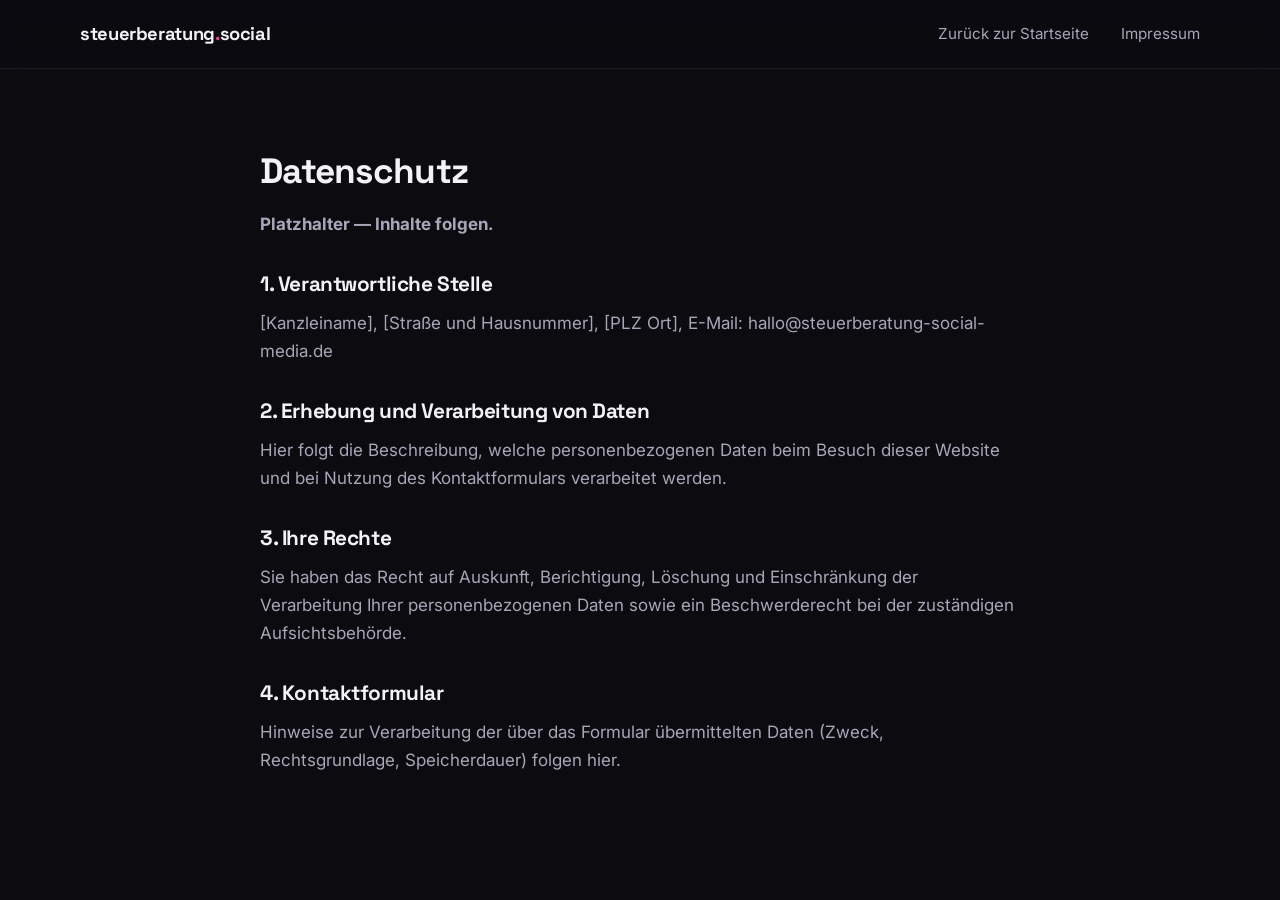
==== datenschutz.html @ efab1589 "Rewrite: moderne Landingpage für Creator-Steuerberatung (HTML/CSS/JS)" ====
<!DOCTYPE html>
<html lang="de">
<head>
  <meta charset="UTF-8">
  <meta name="viewport" content="width=device-width, initial-scale=1.0">
  <title>Datenschutz — steuerberatung.social</title>
  <meta name="description" content="Datenschutzerklärung.">
  <link rel="preconnect" href="https://fonts.googleapis.com">
  <link rel="preconnect" href="https://fonts.gstatic.com" crossorigin>
  <link href="https://fonts.googleapis.com/css2?family=Space+Grotesk:wght@400;500;600;700&family=Inter:wght@400;500;600&display=swap" rel="stylesheet">
  <link rel="stylesheet" href="css/style.css">
</head>
<body class="legal">

  <header class="nav scrolled">
    <div class="container nav__inner">
      <a class="nav__logo" href="index.html">steuerberatung<span class="dot">.</span>social</a>
      <nav class="nav__links">
        <a href="index.html">Zurück zur Startseite</a>
        <a href="impressum.html">Impressum</a>
      </nav>
    </div>
  </header>

  <main class="container container--narrow">
    <h1>Datenschutz</h1>
    <p><strong>Platzhalter — Inhalte folgen.</strong></p>

    <h2>1. Verantwortliche Stelle</h2>
    <p>[Kanzleiname], [Straße und Hausnummer], [PLZ Ort], E-Mail: hallo@steuerberatung-social-media.de</p>

    <h2>2. Erhebung und Verarbeitung von Daten</h2>
    <p>Hier folgt die Beschreibung, welche personenbezogenen Daten beim Besuch dieser Website und bei Nutzung des Kontaktformulars verarbeitet werden.</p>

    <h2>3. Ihre Rechte</h2>
    <p>Sie haben das Recht auf Auskunft, Berichtigung, Löschung und Einschränkung der Verarbeitung Ihrer personenbezogenen Daten sowie ein Beschwerderecht bei der zuständigen Aufsichtsbehörde.</p>

    <h2>4. Kontaktformular</h2>
    <p>Hinweise zur Verarbeitung der über das Formular übermittelten Daten (Zweck, Rechtsgrundlage, Speicherdauer) folgen hier.</p>
  </main>

</body>
</html>
---- css/style.css ----
/* ============================================================
   steuerberatung.social — Dark, modern, creator-focused
   ============================================================ */

:root {
  --bg: #0b0b10;
  --bg-alt: #101018;
  --surface: #15151f;
  --border: rgba(255, 255, 255, 0.08);
  --text: #f2f2f7;
  --text-dim: #a7a7b8;
  --grad: linear-gradient(100deg, #a855f7 0%, #ec4899 50%, #fb923c 100%);
  --radius: 18px;
  --font-display: "Space Grotesk", system-ui, sans-serif;
  --font-body: "Inter", system-ui, sans-serif;
}

* { margin: 0; padding: 0; box-sizing: border-box; }

html { scroll-behavior: smooth; }

body {
  background: var(--bg);
  color: var(--text);
  font-family: var(--font-body);
  font-size: 1.0625rem;
  line-height: 1.65;
  -webkit-font-smoothing: antialiased;
  overflow-x: hidden;
}

h1, h2, h3 {
  font-family: var(--font-display);
  line-height: 1.1;
  letter-spacing: -0.02em;
}

img, svg { display: block; }
a { color: inherit; }

.container {
  width: min(1120px, 92%);
  margin-inline: auto;
}

.container--narrow {
  width: min(760px, 92%);
}

.section {
  padding: clamp(4.5rem, 9vw, 8rem) 0;
  position: relative;
}

.section--alt { background: var(--bg-alt); }

.eyebrow {
  display: inline-block;
  font-family: var(--font-display);
  font-size: 0.8rem;
  font-weight: 600;
  text-transform: uppercase;
  letter-spacing: 0.22em;
  color: var(--text-dim);
  margin-bottom: 1rem;
  padding: 0.4rem 0.9rem;
  border: 1px solid var(--border);
  border-radius: 999px;
  background: rgba(255, 255, 255, 0.03);
}

h2 {
  font-size: clamp(1.9rem, 4.5vw, 3rem);
  margin-bottom: 3rem;
}

.grad {
  background: var(--grad);
  -webkit-background-clip: text;
  background-clip: text;
  color: transparent;
}

/* ---------- Buttons ---------- */

.btn {
  display: inline-flex;
  align-items: center;
  justify-content: center;
  font-family: var(--font-display);
  font-weight: 600;
  font-size: 1rem;
  text-decoration: none;
  padding: 0.9rem 1.7rem;
  border-radius: 999px;
  border: 1px solid transparent;
  cursor: pointer;
  transition: transform 0.25s ease, box-shadow 0.25s ease, background 0.25s ease;
  white-space: nowrap;
}

.btn--primary {
  background: var(--grad);
  color: #14060e;
}

.btn--primary:hover {
  transform: translateY(-2px);
  box-shadow: 0 10px 32px rgba(236, 72, 153, 0.35);
}

.btn--ghost {
  border-color: var(--border);
  color: var(--text);
  background: rgba(255, 255, 255, 0.03);
}

.btn--ghost:hover {
  border-color: rgba(255, 255, 255, 0.25);
  transform: translateY(-2px);
}

.btn--small {
  padding: 0.55rem 1.2rem;
  font-size: 0.9rem;
}

.btn--full { width: 100%; }

/* ---------- Nav ---------- */

.nav {
  position: fixed;
  inset: 0 0 auto 0;
  z-index: 100;
  backdrop-filter: blur(14px);
  -webkit-backdrop-filter: blur(14px);
  background: rgba(11, 11, 16, 0.72);
  border-bottom: 1px solid transparent;
  transition: border-color 0.3s ease;
}

.nav.scrolled { border-bottom-color: var(--border); }

.nav__inner {
  display: flex;
  align-items: center;
  justify-content: space-between;
  height: 68px;
}

.nav__logo {
  font-family: var(--font-display);
  font-weight: 700;
  font-size: 1.15rem;
  text-decoration: none;
  letter-spacing: -0.02em;
}

.nav__logo .dot { color: #ec4899; }

.nav__links {
  display: flex;
  align-items: center;
  gap: 2rem;
}

.nav__links a {
  text-decoration: none;
  color: var(--text-dim);
  font-size: 0.95rem;
  transition: color 0.2s ease;
}

.nav__links a:hover { color: var(--text); }

.nav__links a.btn { color: #14060e; }
.nav__links a.btn:hover { color: #14060e; }

.nav__burger {
  display: none;
  flex-direction: column;
  gap: 5px;
  background: none;
  border: 0;
  cursor: pointer;
  padding: 8px;
}

.nav__burger span {
  width: 24px;
  height: 2px;
  background: var(--text);
  border-radius: 2px;
  transition: transform 0.3s ease, opacity 0.3s ease;
}

.nav__burger.open span:nth-child(1) { transform: translateY(7px) rotate(45deg); }
.nav__burger.open span:nth-child(2) { opacity: 0; }
.nav__burger.open span:nth-child(3) { transform: translateY(-7px) rotate(-45deg); }

/* ---------- Hero ---------- */

.hero {
  min-height: 100svh;
  display: flex;
  align-items: center;
  position: relative;
  padding: 8rem 0 5rem;
  overflow: hidden;
}

.hero__glow {
  position: absolute;
  border-radius: 50%;
  filter: blur(110px);
  opacity: 0.4;
  pointer-events: none;
  animation: float 14s ease-in-out infinite alternate;
}

.hero__glow--1 {
  width: 480px;
  height: 480px;
  background: #7c3aed;
  top: -120px;
  right: -80px;
}

.hero__glow--2 {
  width: 420px;
  height: 420px;
  background: #ec4899;
  bottom: -160px;
  left: -100px;
  animation-delay: -7s;
}

@keyframes float {
  from { transform: translate(0, 0) scale(1); }
  to   { transform: translate(40px, -40px) scale(1.12); }
}

.hero__inner { position: relative; }

.hero h1 {
  font-size: clamp(2.6rem, 7vw, 4.8rem);
  margin: 1.2rem 0 1.6rem;
}

.hero__sub {
  max-width: 56ch;
  color: var(--text-dim);
  font-size: clamp(1.05rem, 2vw, 1.2rem);
  margin-bottom: 2.2rem;
}

.hero__cta {
  display: flex;
  flex-wrap: wrap;
  gap: 1rem;
  margin-bottom: 2.4rem;
}

.hero__trust {
  display: flex;
  flex-wrap: wrap;
  gap: 0.6rem 1.6rem;
  list-style: none;
  color: var(--text-dim);
  font-size: 0.9rem;
}

.hero__trust li {
  display: flex;
  align-items: center;
  gap: 0.5rem;
}

.hero__trust li::before {
  content: "";
  width: 6px;
  height: 6px;
  border-radius: 50%;
  background: var(--grad);
  flex-shrink: 0;
}

/* ---------- Marquee ---------- */

.marquee {
  border-block: 1px solid var(--border);
  padding: 1.1rem 0;
  overflow: hidden;
  background: var(--bg-alt);
}

.marquee__track {
  display: flex;
  gap: 3rem;
  width: max-content;
  animation: scroll 28s linear infinite;
}

.marquee__track span {
  font-family: var(--font-display);
  font-weight: 600;
  font-size: 1.05rem;
  text-transform: uppercase;
  letter-spacing: 0.14em;
  color: var(--text-dim);
  white-space: nowrap;
}

.marquee__track span:nth-child(3n) { color: transparent; -webkit-text-stroke: 1px rgba(255, 255, 255, 0.28); }
.marquee__track span:nth-child(4n) { color: rgba(236, 72, 153, 0.65); -webkit-text-stroke: 0; }

@keyframes scroll {
  to { transform: translateX(-50%); }
}

/* ---------- Pain ---------- */

.pain h2 { margin-bottom: 2.5rem; }

.pain__grid {
  display: grid;
  grid-template-columns: repeat(auto-fit, minmax(260px, 1fr));
  gap: 1.2rem;
}

.pain__item {
  background: var(--surface);
  border: 1px solid var(--border);
  border-radius: var(--radius);
  padding: 1.6rem;
  transition: transform 0.3s ease, border-color 0.3s ease;
}

.pain__item:hover {
  transform: translateY(-4px);
  border-color: rgba(236, 72, 153, 0.35);
}

.pain__item p { color: var(--text-dim); }
.pain__item em { color: var(--text); font-style: italic; }
.pain__item strong { color: var(--text); }

.pain__punch {
  margin-top: 3rem;
  font-family: var(--font-display);
  font-size: clamp(1.3rem, 3vw, 1.8rem);
  font-weight: 600;
  letter-spacing: -0.01em;
  max-width: 32ch;
  background: var(--grad);
  -webkit-background-clip: text;
  background-clip: text;
  color: transparent;
}

/* ---------- Cards (Leistungen) ---------- */

.cards {
  display: grid;
  grid-template-columns: repeat(auto-fit, minmax(300px, 1fr));
  gap: 1.2rem;
}

.card {
  background: var(--surface);
  border: 1px solid var(--border);
  border-radius: var(--radius);
  padding: 2rem 1.8rem;
  transition: transform 0.3s ease, border-color 0.3s ease, box-shadow 0.3s ease;
}

.card:hover {
  transform: translateY(-6px);
  border-color: rgba(168, 85, 247, 0.45);
  box-shadow: 0 18px 44px rgba(0, 0, 0, 0.45);
}

.card__icon {
  width: 48px;
  height: 48px;
  border-radius: 14px;
  display: grid;
  place-items: center;
  background: linear-gradient(135deg, rgba(168, 85, 247, 0.18), rgba(236, 72, 153, 0.18));
  border: 1px solid rgba(168, 85, 247, 0.3);
  margin-bottom: 1.4rem;
}

.card__icon svg { width: 24px; height: 24px; color: #e9a0ff; }

.card h3 {
  font-size: 1.2rem;
  margin-bottom: 0.7rem;
}

.card p { color: var(--text-dim); font-size: 0.98rem; }

/* ---------- Steps ---------- */

.steps {
  display: grid;
  grid-template-columns: repeat(auto-fit, minmax(260px, 1fr));
  gap: 1.2rem;
  margin-bottom: 4rem;
}

.step {
  position: relative;
  padding: 2rem 1.8rem;
  border-radius: var(--radius);
  background: var(--surface);
  border: 1px solid var(--border);
  transition: transform 0.3s ease, border-color 0.3s ease;
}

.step:hover {
  transform: translateY(-4px);
  border-color: rgba(251, 146, 60, 0.4);
}

.step__num {
  display: block;
  font-family: var(--font-display);
  font-size: 2.6rem;
  font-weight: 700;
  line-height: 1;
  margin-bottom: 1.2rem;
  background: var(--grad);
  -webkit-background-clip: text;
  background-clip: text;
  color: transparent;
}

.step h3 { font-size: 1.2rem; margin-bottom: 0.6rem; }
.step p { color: var(--text-dim); font-size: 0.98rem; }

/* ---------- Stats ---------- */

.stats {
  display: grid;
  grid-template-columns: repeat(auto-fit, minmax(180px, 1fr));
  gap: 1.2rem;
  padding-top: 3rem;
  border-top: 1px solid var(--border);
}

.stat { text-align: center; }

.stat__num {
  display: block;
  font-family: var(--font-display);
  font-size: clamp(2.4rem, 5vw, 3.4rem);
  font-weight: 700;
  background: var(--grad);
  -webkit-background-clip: text;
  background-clip: text;
  color: transparent;
}

.stat__label {
  display: block;
  margin-top: 0.4rem;
  color: var(--text-dim);
  font-size: 0.92rem;
  max-width: 22ch;
  margin-inline: auto;
}

/* ---------- FAQ ---------- */

.faq { display: grid; gap: 0.9rem; }

.faq__item {
  background: var(--surface);
  border: 1px solid var(--border);
  border-radius: 14px;
  overflow: hidden;
  transition: border-color 0.3s ease;
}

.faq__item[open] { border-color: rgba(236, 72, 153, 0.4); }

.faq__item summary {
  list-style: none;
  cursor: pointer;
  padding: 1.3rem 1.5rem;
  font-family: var(--font-display);
  font-weight: 600;
  font-size: 1.05rem;
  display: flex;
  justify-content: space-between;
  align-items: center;
  gap: 1rem;
  user-select: none;
}

.faq__item summary::-webkit-details-marker { display: none; }

.faq__item summary::after {
  content: "+";
  font-size: 1.5rem;
  font-weight: 400;
  color: #ec4899;
  flex-shrink: 0;
  transition: transform 0.3s ease;
}

.faq__item[open] summary::after { transform: rotate(45deg); }

.faq__answer {
  padding: 0 1.5rem 1.4rem;
  color: var(--text-dim);
  font-size: 0.98rem;
}

/* ---------- CTA ---------- */

.cta {
  text-align: center;
  background: var(--bg-alt);
  overflow: hidden;
}

.cta__glow {
  position: absolute;
  width: 600px;
  height: 600px;
  border-radius: 50%;
  background: radial-gradient(circle, rgba(236, 72, 153, 0.22), transparent 65%);
  top: 50%;
  left: 50%;
  transform: translate(-50%, -50%);
  pointer-events: none;
}

.cta__inner { position: relative; }

.cta p {
  color: var(--text-dim);
  max-width: 48ch;
  margin: 0 auto 2.4rem;
  font-size: 1.1rem;
}

.cta__form {
  display: grid;
  gap: 0.9rem;
  max-width: 460px;
  margin-inline: auto;
}

.cta__form input {
  background: rgba(255, 255, 255, 0.05);
  border: 1px solid var(--border);
  border-radius: 12px;
  padding: 0.95rem 1.2rem;
  color: var(--text);
  font-family: var(--font-body);
  font-size: 1rem;
  transition: border-color 0.25s ease;
}

.cta__form input::placeholder { color: rgba(255, 255, 255, 0.35); }

.cta__form input:focus {
  outline: none;
  border-color: #ec4899;
}

.cta__micro {
  margin-top: 1.4rem;
  font-size: 0.9rem !important;
}

/* ---------- Footer ---------- */

.footer {
  border-top: 1px solid var(--border);
  padding: 3.5rem 0 2.5rem;
}

.footer__inner {
  display: grid;
  gap: 1rem;
  justify-items: center;
  text-align: center;
}

.footer__tag { color: var(--text-dim); font-size: 0.95rem; }

.footer__links {
  display: flex;
  flex-wrap: wrap;
  gap: 0.6rem 1.8rem;
  justify-content: center;
  margin-top: 0.5rem;
}

.footer__links a {
  color: var(--text-dim);
  text-decoration: none;
  font-size: 0.9rem;
  transition: color 0.2s ease;
}

.footer__links a:hover { color: var(--text); }

.footer__note {
  margin-top: 1.5rem;
  color: rgba(255, 255, 255, 0.3);
  font-size: 0.8rem;
}

/* ---------- Legal placeholder pages ---------- */

.legal h1 { font-size: 2.2rem; margin: 1.5rem 0 1.2rem; }
.legal h2 { font-size: 1.3rem; margin: 2.2rem 0 0.8rem; }
.legal p, .legal li { color: var(--text-dim); margin-bottom: 0.8rem; }
.legal { padding-top: 8rem; min-height: 70vh; }

/* ---------- Reveal animation ---------- */

.reveal {
  opacity: 0;
  transform: translateY(26px);
  transition: opacity 0.7s cubic-bezier(0.2, 0.6, 0.2, 1), transform 0.7s cubic-bezier(0.2, 0.6, 0.2, 1);
}

.reveal.visible {
  opacity: 1;
  transform: none;
}

.reveal[data-delay="1"] { transition-delay: 0.1s; }
.reveal[data-delay="2"] { transition-delay: 0.2s; }
.reveal[data-delay="3"] { transition-delay: 0.3s; }
.reveal[data-delay="4"] { transition-delay: 0.4s; }
.reveal[data-delay="5"] { transition-delay: 0.5s; }

/* ---------- Responsive ---------- */

@media (max-width: 720px) {
  .nav__burger { display: flex; }

  .nav__links {
    position: fixed;
    inset: 68px 0 auto 0;
    flex-direction: column;
    align-items: stretch;
    gap: 0;
    background: rgba(11, 11, 16, 0.97);
    backdrop-filter: blur(16px);
    border-bottom: 1px solid var(--border);
    padding: 1rem 4%;
    transform: translateY(-12px);
    opacity: 0;
    pointer-events: none;
    transition: transform 0.3s ease, opacity 0.3s ease;
  }

  .nav__links.open {
    transform: translateY(0);
    opacity: 1;
    pointer-events: auto;
  }

  .nav__links a {
    padding: 1rem 0.4rem;
    border-bottom: 1px solid var(--border);
    font-size: 1.05rem;
  }

  .nav__links a:last-child {
    border-bottom: 0;
    margin-top: 0.8rem;
    text-align: center;
  }

  .hero { padding-top: 7rem; }

  .hero__cta .btn { width: 100%; }
}

/* ---------- Reduced motion ---------- */

@media (prefers-reduced-motion: reduce) {
  html { scroll-behavior: auto; }

  .reveal {
    opacity: 1;
    transform: none;
    transition: none;
  }

  .marquee__track { animation: none; }
  .hero__glow { animation: none; }

  .btn, .card, .step, .pain__item { transition: none; }
}
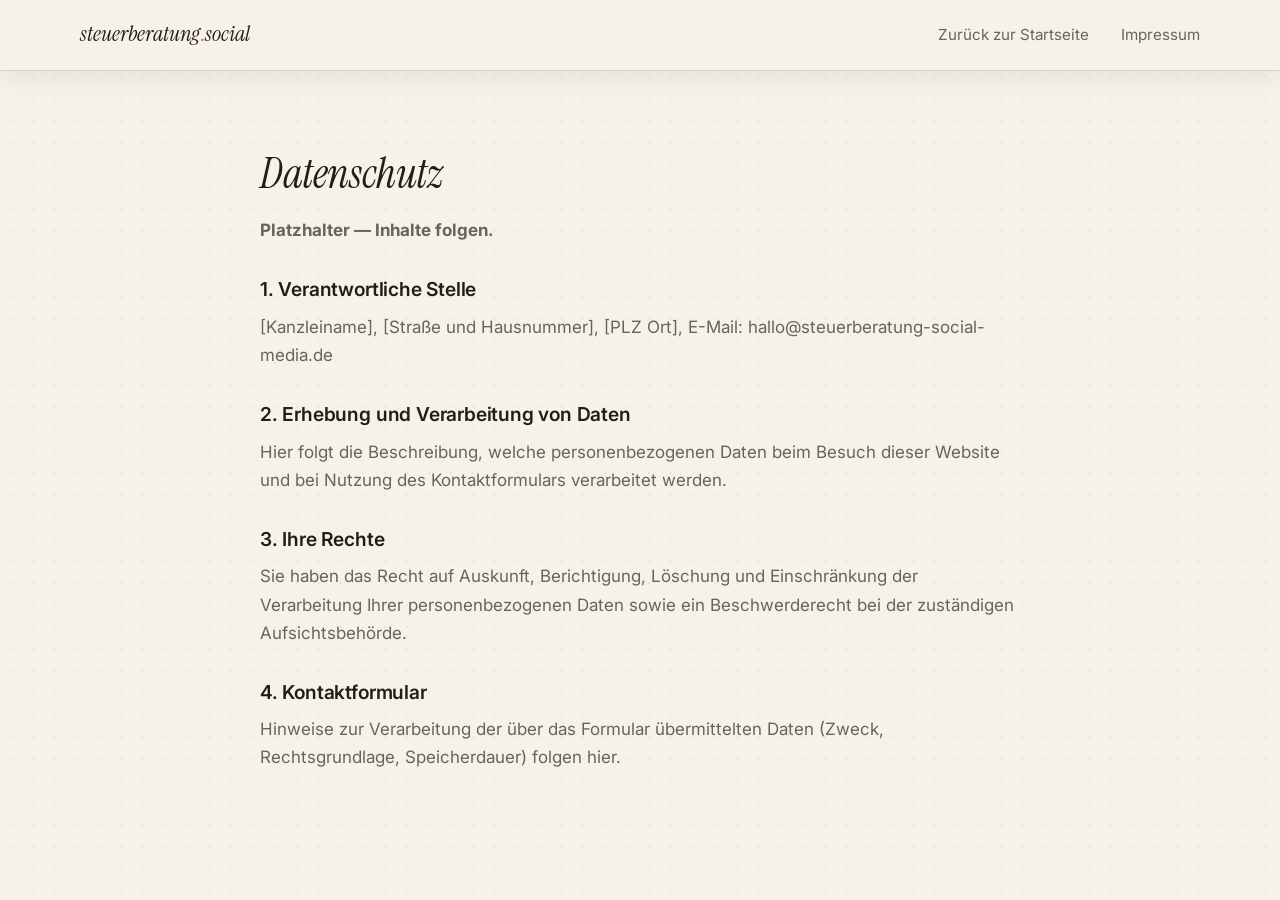
==== commit 4fdc369d: "Redesign: Papier-/Beleg-Look statt Dark Theme" ====
--- a/datenschutz.html
+++ b/datenschutz.html
@@ -7,7 +7,7 @@
   <meta name="description" content="Datenschutzerklärung.">
   <link rel="preconnect" href="https://fonts.googleapis.com">
   <link rel="preconnect" href="https://fonts.gstatic.com" crossorigin>
-  <link href="https://fonts.googleapis.com/css2?family=Space+Grotesk:wght@400;500;600;700&family=Inter:wght@400;500;600&display=swap" rel="stylesheet">
+  <link href="https://fonts.googleapis.com/css2?family=Instrument+Serif:ital@0;1&family=Inter:wght@400;500;600&family=Space+Mono:wght@400;700&display=swap" rel="stylesheet">
   <link rel="stylesheet" href="css/style.css">
 </head>
 <body class="legal">
--- a/css/style.css
+++ b/css/style.css
@@ -1,18 +1,20 @@
 /* ============================================================
-   steuerberatung.social — Dark, modern, creator-focused
+   steuerberatung.social — Papier- & Beleg-Look
+   Helles Papier, Tusche, Stempelrot. Keine Gradients, kein Glow.
    ============================================================ */
 
 :root {
-  --bg: #0b0b10;
-  --bg-alt: #101018;
-  --surface: #15151f;
-  --border: rgba(255, 255, 255, 0.08);
-  --text: #f2f2f7;
-  --text-dim: #a7a7b8;
-  --grad: linear-gradient(100deg, #a855f7 0%, #ec4899 50%, #fb923c 100%);
-  --radius: 18px;
-  --font-display: "Space Grotesk", system-ui, sans-serif;
+  --paper: #f7f2e9;
+  --card: #fffdf8;
+  --ink: #211d17;
+  --ink-soft: rgba(33, 29, 23, 0.14);
+  --ink-dim: #6b6357;
+  --red: #e4572e;
+  --red-soft: rgba(228, 87, 46, 0.14);
+  --radius: 14px;
+  --font-display: "Instrument Serif", Georgia, serif;
   --font-body: "Inter", system-ui, sans-serif;
+  --font-mono: "Space Mono", ui-monospace, monospace;
 }
 
 * { margin: 0; padding: 0; box-sizing: border-box; }
@@ -20,8 +22,11 @@
 html { scroll-behavior: smooth; }
 
 body {
-  background: var(--bg);
-  color: var(--text);
+  background-color: var(--paper);
+  /* Dezentes Punktraster wie in Rechenpapier */
+  background-image: radial-gradient(rgba(33, 29, 23, 0.055) 1px, transparent 1.2px);
+  background-size: 22px 22px;
+  color: var(--ink);
   font-family: var(--font-body);
   font-size: 1.0625rem;
   line-height: 1.65;
@@ -29,10 +34,13 @@
   overflow-x: hidden;
 }
 
+::selection { background: var(--red); color: var(--paper); }
+
 h1, h2, h3 {
   font-family: var(--font-display);
-  line-height: 1.1;
-  letter-spacing: -0.02em;
+  font-weight: 400;
+  line-height: 1.08;
+  letter-spacing: -0.01em;
 }
 
 img, svg { display: block; }
@@ -52,80 +60,92 @@
   position: relative;
 }
 
-.section--alt { background: var(--bg-alt); }
+.section--alt {
+  background: rgba(33, 29, 23, 0.03);
+  border-block: 1px solid var(--ink-soft);
+}
+
+/* ---------- Typo-Details ---------- */
 
 .eyebrow {
-  display: inline-block;
-  font-family: var(--font-display);
-  font-size: 0.8rem;
-  font-weight: 600;
+  font-family: var(--font-mono);
+  font-size: 0.78rem;
+  font-weight: 700;
   text-transform: uppercase;
-  letter-spacing: 0.22em;
-  color: var(--text-dim);
-  margin-bottom: 1rem;
-  padding: 0.4rem 0.9rem;
-  border: 1px solid var(--border);
-  border-radius: 999px;
-  background: rgba(255, 255, 255, 0.03);
-}
+  letter-spacing: 0.18em;
+  color: var(--red);
+  margin-bottom: 1.2rem;
+}
+
+.eyebrow::before { content: "// "; color: var(--ink-dim); }
 
 h2 {
-  font-size: clamp(1.9rem, 4.5vw, 3rem);
+  font-size: clamp(2.1rem, 4.6vw, 3.2rem);
   margin-bottom: 3rem;
 }
 
-.grad {
-  background: var(--grad);
-  -webkit-background-clip: text;
-  background-clip: text;
-  color: transparent;
-}
-
-/* ---------- Buttons ---------- */
+/* Marker-Highlight statt Verlaufstext */
+.grad, .hl {
+  font-style: italic;
+  background: linear-gradient(transparent 58%, var(--red-soft) 58%, var(--red-soft) 96%, transparent 96%);
+  color: inherit;
+  padding-inline: 0.06em;
+}
+
+/* ---------- Buttons: Pressedruck ---------- */
 
 .btn {
   display: inline-flex;
   align-items: center;
   justify-content: center;
-  font-family: var(--font-display);
-  font-weight: 600;
-  font-size: 1rem;
+  font-family: var(--font-mono);
+  font-weight: 700;
+  font-size: 0.95rem;
+  text-transform: uppercase;
+  letter-spacing: 0.06em;
   text-decoration: none;
-  padding: 0.9rem 1.7rem;
-  border-radius: 999px;
-  border: 1px solid transparent;
+  padding: 0.95rem 1.7rem;
+  border-radius: 10px;
+  border: 1.5px solid var(--ink);
   cursor: pointer;
-  transition: transform 0.25s ease, box-shadow 0.25s ease, background 0.25s ease;
+  transition: transform 0.15s ease, box-shadow 0.15s ease, background 0.15s ease;
   white-space: nowrap;
 }
 
 .btn--primary {
-  background: var(--grad);
-  color: #14060e;
+  background: var(--red);
+  color: #fffdf8;
+  box-shadow: 4px 4px 0 var(--ink);
 }
 
 .btn--primary:hover {
-  transform: translateY(-2px);
-  box-shadow: 0 10px 32px rgba(236, 72, 153, 0.35);
+  transform: translate(-2px, -2px);
+  box-shadow: 6px 6px 0 var(--ink);
+}
+
+.btn--primary:active {
+  transform: translate(2px, 2px);
+  box-shadow: 1px 1px 0 var(--ink);
 }
 
 .btn--ghost {
-  border-color: var(--border);
-  color: var(--text);
-  background: rgba(255, 255, 255, 0.03);
+  background: var(--card);
+  color: var(--ink);
+  box-shadow: 4px 4px 0 rgba(33, 29, 23, 0.16);
 }
 
 .btn--ghost:hover {
-  border-color: rgba(255, 255, 255, 0.25);
-  transform: translateY(-2px);
-}
-
-.btn--small {
-  padding: 0.55rem 1.2rem;
-  font-size: 0.9rem;
-}
-
+  transform: translate(-2px, -2px);
+  box-shadow: 6px 6px 0 rgba(33, 29, 23, 0.22);
+}
+
+.btn--small { padding: 0.55rem 1.1rem; font-size: 0.82rem; }
 .btn--full { width: 100%; }
+
+:focus-visible {
+  outline: 2px dashed var(--red);
+  outline-offset: 3px;
+}
 
 /* ---------- Nav ---------- */
 
@@ -133,31 +153,30 @@
   position: fixed;
   inset: 0 0 auto 0;
   z-index: 100;
-  backdrop-filter: blur(14px);
-  -webkit-backdrop-filter: blur(14px);
-  background: rgba(11, 11, 16, 0.72);
-  border-bottom: 1px solid transparent;
-  transition: border-color 0.3s ease;
-}
-
-.nav.scrolled { border-bottom-color: var(--border); }
+  background: rgba(247, 242, 233, 0.88);
+  backdrop-filter: blur(10px);
+  -webkit-backdrop-filter: blur(10px);
+  border-bottom: 1px solid var(--ink-soft);
+}
+
+.nav.scrolled { box-shadow: 0 6px 24px rgba(33, 29, 23, 0.08); }
 
 .nav__inner {
   display: flex;
   align-items: center;
   justify-content: space-between;
-  height: 68px;
+  height: 70px;
 }
 
 .nav__logo {
   font-family: var(--font-display);
-  font-weight: 700;
-  font-size: 1.15rem;
+  font-style: italic;
+  font-weight: 400;
+  font-size: 1.35rem;
   text-decoration: none;
-  letter-spacing: -0.02em;
-}
-
-.nav__logo .dot { color: #ec4899; }
+}
+
+.nav__logo .dot { color: var(--red); font-style: normal; }
 
 .nav__links {
   display: flex;
@@ -167,15 +186,15 @@
 
 .nav__links a {
   text-decoration: none;
-  color: var(--text-dim);
+  color: var(--ink-dim);
   font-size: 0.95rem;
   transition: color 0.2s ease;
 }
 
-.nav__links a:hover { color: var(--text); }
-
-.nav__links a.btn { color: #14060e; }
-.nav__links a.btn:hover { color: #14060e; }
+.nav__links a:hover { color: var(--ink); }
+
+.nav__links a.btn { color: #fffdf8; }
+.nav__links a.btn:hover { color: #fffdf8; }
 
 .nav__burger {
   display: none;
@@ -190,7 +209,7 @@
 .nav__burger span {
   width: 24px;
   height: 2px;
-  background: var(--text);
+  background: var(--ink);
   border-radius: 2px;
   transition: transform 0.3s ease, opacity 0.3s ease;
 }
@@ -202,56 +221,25 @@
 /* ---------- Hero ---------- */
 
 .hero {
-  min-height: 100svh;
-  display: flex;
+  padding: 10rem 0 5.5rem;
+}
+
+.hero__grid {
+  display: grid;
+  grid-template-columns: 1.15fr 0.85fr;
+  gap: clamp(2.5rem, 6vw, 5rem);
   align-items: center;
-  position: relative;
-  padding: 8rem 0 5rem;
-  overflow: hidden;
-}
-
-.hero__glow {
-  position: absolute;
-  border-radius: 50%;
-  filter: blur(110px);
-  opacity: 0.4;
-  pointer-events: none;
-  animation: float 14s ease-in-out infinite alternate;
-}
-
-.hero__glow--1 {
-  width: 480px;
-  height: 480px;
-  background: #7c3aed;
-  top: -120px;
-  right: -80px;
-}
-
-.hero__glow--2 {
-  width: 420px;
-  height: 420px;
-  background: #ec4899;
-  bottom: -160px;
-  left: -100px;
-  animation-delay: -7s;
-}
-
-@keyframes float {
-  from { transform: translate(0, 0) scale(1); }
-  to   { transform: translate(40px, -40px) scale(1.12); }
-}
-
-.hero__inner { position: relative; }
+}
 
 .hero h1 {
-  font-size: clamp(2.6rem, 7vw, 4.8rem);
-  margin: 1.2rem 0 1.6rem;
+  font-size: clamp(2.9rem, 6.6vw, 5rem);
+  margin: 1.3rem 0 1.6rem;
 }
 
 .hero__sub {
-  max-width: 56ch;
-  color: var(--text-dim);
-  font-size: clamp(1.05rem, 2vw, 1.2rem);
+  max-width: 54ch;
+  color: var(--ink-dim);
+  font-size: clamp(1.02rem, 1.8vw, 1.15rem);
   margin-bottom: 2.2rem;
 }
 
@@ -267,7 +255,7 @@
   flex-wrap: wrap;
   gap: 0.6rem 1.6rem;
   list-style: none;
-  color: var(--text-dim);
+  color: var(--ink-dim);
   font-size: 0.9rem;
 }
 
@@ -279,41 +267,172 @@
 
 .hero__trust li::before {
   content: "";
-  width: 6px;
-  height: 6px;
+  width: 8px;
+  height: 8px;
   border-radius: 50%;
-  background: var(--grad);
+  border: 1.5px solid var(--red);
   flex-shrink: 0;
 }
 
+/* ---------- Kassenbon ---------- */
+
+.hero__receipt {
+  position: relative;
+  justify-self: center;
+  width: min(360px, 100%);
+  transform: rotate(1.5deg);
+}
+
+.receipt {
+  background: var(--card);
+  border: 1.5px solid var(--ink);
+  border-radius: 6px;
+  box-shadow: 8px 8px 0 var(--ink);
+  padding: 1.6rem 1.5rem 1.3rem;
+  font-family: var(--font-mono);
+  font-size: 0.85rem;
+  color: var(--ink);
+}
+
+.receipt__head {
+  text-align: center;
+  padding-bottom: 1rem;
+  border-bottom: 2px dashed var(--ink-soft);
+  margin-bottom: 1rem;
+}
+
+.receipt__head strong {
+  display: block;
+  font-size: 1rem;
+  letter-spacing: 0.04em;
+}
+
+.receipt__head span {
+  color: var(--ink-dim);
+  font-size: 0.75rem;
+}
+
+.receipt__lines {
+  list-style: none;
+}
+
+.receipt__lines li {
+  display: flex;
+  justify-content: space-between;
+  gap: 1rem;
+  padding: 0.32rem 0;
+}
+
+.receipt__lines li span:last-child { font-weight: 700; }
+
+.receipt__lines .is-free span { color: var(--red); }
+
+.receipt__total {
+  display: flex;
+  justify-content: space-between;
+  gap: 1rem;
+  margin-top: 0.9rem;
+  padding: 0.7rem 0 0.6rem;
+  border-top: 2px dashed var(--ink-soft);
+  font-weight: 700;
+  font-size: 0.95rem;
+  letter-spacing: 0.02em;
+}
+
+.receipt__thanks {
+  text-align: center;
+  font-size: 0.78rem;
+  color: var(--ink-dim);
+  letter-spacing: 0.12em;
+  margin: 0.9rem 0 1rem;
+}
+
+.receipt__barcode {
+  height: 40px;
+  background: repeating-linear-gradient(
+    90deg,
+    var(--ink) 0 2px, transparent 2px 5px,
+    var(--ink) 5px 6px, transparent 6px 9px,
+    var(--ink) 9px 12px, transparent 12px 14px,
+    var(--ink) 14px 15px, transparent 15px 19px
+  );
+}
+
+/* Stempel auf dem Bon */
+.receipt__stamp {
+  position: absolute;
+  top: 42%;
+  left: -34px;
+  width: 104px;
+  height: 104px;
+  border: 2.5px solid var(--red);
+  border-radius: 50%;
+  color: var(--red);
+  font-family: var(--font-mono);
+  font-weight: 700;
+  font-size: 0.78rem;
+  text-transform: uppercase;
+  letter-spacing: 0.1em;
+  text-align: center;
+  display: grid;
+  place-items: center;
+  transform: rotate(-14deg);
+  background: rgba(247, 242, 233, 0.6);
+  mix-blend-mode: multiply;
+  pointer-events: none;
+}
+
+/* Sticker oben rechts */
+.sticker {
+  position: absolute;
+  top: -16px;
+  right: -14px;
+  background: var(--ink);
+  color: var(--paper);
+  font-family: var(--font-mono);
+  font-weight: 700;
+  font-size: 0.72rem;
+  text-transform: uppercase;
+  letter-spacing: 0.1em;
+  padding: 0.45rem 0.8rem;
+  border-radius: 999px;
+  transform: rotate(6deg);
+  box-shadow: 3px 3px 0 rgba(33, 29, 23, 0.25);
+}
+
 /* ---------- Marquee ---------- */
 
 .marquee {
-  border-block: 1px solid var(--border);
-  padding: 1.1rem 0;
+  border-block: 1.5px solid var(--ink);
+  padding: 0.9rem 0;
   overflow: hidden;
-  background: var(--bg-alt);
+  background: var(--card);
 }
 
 .marquee__track {
   display: flex;
-  gap: 3rem;
+  gap: 2.6rem;
   width: max-content;
-  animation: scroll 28s linear infinite;
+  animation: scroll 30s linear infinite;
 }
 
 .marquee__track span {
-  font-family: var(--font-display);
-  font-weight: 600;
-  font-size: 1.05rem;
+  font-family: var(--font-mono);
+  font-weight: 700;
+  font-size: 0.95rem;
   text-transform: uppercase;
   letter-spacing: 0.14em;
-  color: var(--text-dim);
+  color: var(--ink);
   white-space: nowrap;
 }
 
-.marquee__track span:nth-child(3n) { color: transparent; -webkit-text-stroke: 1px rgba(255, 255, 255, 0.28); }
-.marquee__track span:nth-child(4n) { color: rgba(236, 72, 153, 0.65); -webkit-text-stroke: 0; }
+.marquee__track span::after {
+  content: "✱";
+  color: var(--red);
+  margin-left: 2.6rem;
+}
+
+.marquee__track span:nth-child(2n) { color: transparent; -webkit-text-stroke: 1px var(--ink); }
 
 @keyframes scroll {
   to { transform: translateX(-50%); }
@@ -330,33 +449,30 @@
 }
 
 .pain__item {
-  background: var(--surface);
-  border: 1px solid var(--border);
+  background: var(--card);
+  border: 1.5px solid var(--ink);
   border-radius: var(--radius);
   padding: 1.6rem;
-  transition: transform 0.3s ease, border-color 0.3s ease;
+  box-shadow: 4px 4px 0 rgba(33, 29, 23, 0.1);
+  transition: transform 0.2s ease, box-shadow 0.2s ease;
 }
 
 .pain__item:hover {
-  transform: translateY(-4px);
-  border-color: rgba(236, 72, 153, 0.35);
-}
-
-.pain__item p { color: var(--text-dim); }
-.pain__item em { color: var(--text); font-style: italic; }
-.pain__item strong { color: var(--text); }
+  transform: translate(-3px, -3px);
+  box-shadow: 7px 7px 0 rgba(33, 29, 23, 0.16);
+}
+
+.pain__item p { color: var(--ink-dim); }
+.pain__item em { color: var(--ink); font-style: italic; }
+.pain__item strong { color: var(--ink); }
 
 .pain__punch {
   margin-top: 3rem;
   font-family: var(--font-display);
-  font-size: clamp(1.3rem, 3vw, 1.8rem);
-  font-weight: 600;
-  letter-spacing: -0.01em;
-  max-width: 32ch;
-  background: var(--grad);
-  -webkit-background-clip: text;
-  background-clip: text;
-  color: transparent;
+  font-style: italic;
+  font-size: clamp(1.5rem, 3.4vw, 2.2rem);
+  max-width: 30ch;
+  color: var(--red);
 }
 
 /* ---------- Cards (Leistungen) ---------- */
@@ -368,38 +484,41 @@
 }
 
 .card {
-  background: var(--surface);
-  border: 1px solid var(--border);
+  background: var(--card);
+  border: 1.5px solid var(--ink);
   border-radius: var(--radius);
   padding: 2rem 1.8rem;
-  transition: transform 0.3s ease, border-color 0.3s ease, box-shadow 0.3s ease;
+  box-shadow: 4px 4px 0 rgba(33, 29, 23, 0.1);
+  transition: transform 0.2s ease, box-shadow 0.2s ease;
 }
 
 .card:hover {
-  transform: translateY(-6px);
-  border-color: rgba(168, 85, 247, 0.45);
-  box-shadow: 0 18px 44px rgba(0, 0, 0, 0.45);
+  transform: translate(-3px, -3px);
+  box-shadow: 7px 7px 0 rgba(228, 87, 46, 0.35);
 }
 
 .card__icon {
-  width: 48px;
-  height: 48px;
-  border-radius: 14px;
+  width: 52px;
+  height: 52px;
+  border-radius: 50%;
   display: grid;
   place-items: center;
-  background: linear-gradient(135deg, rgba(168, 85, 247, 0.18), rgba(236, 72, 153, 0.18));
-  border: 1px solid rgba(168, 85, 247, 0.3);
+  background: var(--red-soft);
+  border: 1.5px dashed var(--red);
   margin-bottom: 1.4rem;
 }
 
-.card__icon svg { width: 24px; height: 24px; color: #e9a0ff; }
+.card__icon svg { width: 24px; height: 24px; color: var(--red); }
 
 .card h3 {
-  font-size: 1.2rem;
-  margin-bottom: 0.7rem;
-}
-
-.card p { color: var(--text-dim); font-size: 0.98rem; }
+  font-family: var(--font-body);
+  font-weight: 600;
+  font-size: 1.12rem;
+  letter-spacing: -0.01em;
+  margin-bottom: 0.6rem;
+}
+
+.card p { color: var(--ink-dim); font-size: 0.97rem; }
 
 /* ---------- Steps ---------- */
 
@@ -411,34 +530,37 @@
 }
 
 .step {
-  position: relative;
   padding: 2rem 1.8rem;
   border-radius: var(--radius);
-  background: var(--surface);
-  border: 1px solid var(--border);
-  transition: transform 0.3s ease, border-color 0.3s ease;
+  background: var(--card);
+  border: 1.5px solid var(--ink);
+  box-shadow: 4px 4px 0 rgba(33, 29, 23, 0.1);
+  transition: transform 0.2s ease, box-shadow 0.2s ease;
 }
 
 .step:hover {
-  transform: translateY(-4px);
-  border-color: rgba(251, 146, 60, 0.4);
+  transform: translate(-3px, -3px);
+  box-shadow: 7px 7px 0 rgba(33, 29, 23, 0.16);
 }
 
 .step__num {
   display: block;
   font-family: var(--font-display);
-  font-size: 2.6rem;
-  font-weight: 700;
+  font-style: italic;
+  font-size: 3rem;
   line-height: 1;
-  margin-bottom: 1.2rem;
-  background: var(--grad);
-  -webkit-background-clip: text;
-  background-clip: text;
-  color: transparent;
-}
-
-.step h3 { font-size: 1.2rem; margin-bottom: 0.6rem; }
-.step p { color: var(--text-dim); font-size: 0.98rem; }
+  color: var(--red);
+  margin-bottom: 1rem;
+}
+
+.step h3 {
+  font-family: var(--font-body);
+  font-weight: 600;
+  font-size: 1.12rem;
+  margin-bottom: 0.6rem;
+}
+
+.step p { color: var(--ink-dim); font-size: 0.97rem; }
 
 /* ---------- Stats ---------- */
 
@@ -447,7 +569,7 @@
   grid-template-columns: repeat(auto-fit, minmax(180px, 1fr));
   gap: 1.2rem;
   padding-top: 3rem;
-  border-top: 1px solid var(--border);
+  border-top: 2px dashed var(--ink-soft);
 }
 
 .stat { text-align: center; }
@@ -455,20 +577,18 @@
 .stat__num {
   display: block;
   font-family: var(--font-display);
-  font-size: clamp(2.4rem, 5vw, 3.4rem);
-  font-weight: 700;
-  background: var(--grad);
-  -webkit-background-clip: text;
-  background-clip: text;
-  color: transparent;
+  font-style: italic;
+  font-size: clamp(2.8rem, 5.5vw, 3.8rem);
+  line-height: 1;
+  color: var(--red);
 }
 
 .stat__label {
   display: block;
-  margin-top: 0.4rem;
-  color: var(--text-dim);
+  margin-top: 0.5rem;
+  color: var(--ink-dim);
   font-size: 0.92rem;
-  max-width: 22ch;
+  max-width: 24ch;
   margin-inline: auto;
 }
 
@@ -477,22 +597,22 @@
 .faq { display: grid; gap: 0.9rem; }
 
 .faq__item {
-  background: var(--surface);
-  border: 1px solid var(--border);
-  border-radius: 14px;
+  background: var(--card);
+  border: 1.5px solid var(--ink);
+  border-radius: 12px;
   overflow: hidden;
-  transition: border-color 0.3s ease;
-}
-
-.faq__item[open] { border-color: rgba(236, 72, 153, 0.4); }
+  transition: box-shadow 0.2s ease;
+}
+
+.faq__item[open] { box-shadow: 4px 4px 0 var(--red-soft); }
 
 .faq__item summary {
   list-style: none;
   cursor: pointer;
-  padding: 1.3rem 1.5rem;
-  font-family: var(--font-display);
+  padding: 1.25rem 1.4rem;
+  font-family: var(--font-body);
   font-weight: 600;
-  font-size: 1.05rem;
+  font-size: 1.02rem;
   display: flex;
   justify-content: space-between;
   align-items: center;
@@ -504,84 +624,79 @@
 
 .faq__item summary::after {
   content: "+";
-  font-size: 1.5rem;
-  font-weight: 400;
-  color: #ec4899;
+  font-family: var(--font-mono);
+  font-size: 1.4rem;
+  font-weight: 700;
+  color: var(--red);
   flex-shrink: 0;
-  transition: transform 0.3s ease;
+  transition: transform 0.25s ease;
 }
 
 .faq__item[open] summary::after { transform: rotate(45deg); }
 
 .faq__answer {
-  padding: 0 1.5rem 1.4rem;
-  color: var(--text-dim);
-  font-size: 0.98rem;
+  padding: 0 1.4rem 1.3rem;
+  color: var(--ink-dim);
+  font-size: 0.97rem;
 }
 
 /* ---------- CTA ---------- */
 
-.cta {
-  text-align: center;
-  background: var(--bg-alt);
-  overflow: hidden;
-}
-
-.cta__glow {
-  position: absolute;
-  width: 600px;
-  height: 600px;
-  border-radius: 50%;
-  background: radial-gradient(circle, rgba(236, 72, 153, 0.22), transparent 65%);
-  top: 50%;
-  left: 50%;
-  transform: translate(-50%, -50%);
-  pointer-events: none;
-}
-
-.cta__inner { position: relative; }
+.cta { text-align: center; }
+
+.cta__inner {
+  background: var(--card);
+  border: 1.5px solid var(--ink);
+  border-radius: 18px;
+  box-shadow: 8px 8px 0 var(--ink);
+  padding: clamp(2.5rem, 6vw, 4.5rem) clamp(1.5rem, 5vw, 4rem);
+}
 
 .cta p {
-  color: var(--text-dim);
+  color: var(--ink-dim);
   max-width: 48ch;
   margin: 0 auto 2.4rem;
-  font-size: 1.1rem;
+  font-size: 1.08rem;
 }
 
 .cta__form {
   display: grid;
   gap: 0.9rem;
-  max-width: 460px;
+  max-width: 440px;
   margin-inline: auto;
 }
 
 .cta__form input {
-  background: rgba(255, 255, 255, 0.05);
-  border: 1px solid var(--border);
-  border-radius: 12px;
+  background: var(--paper);
+  border: 1.5px solid var(--ink);
+  border-radius: 10px;
   padding: 0.95rem 1.2rem;
-  color: var(--text);
+  color: var(--ink);
   font-family: var(--font-body);
   font-size: 1rem;
-  transition: border-color 0.25s ease;
-}
-
-.cta__form input::placeholder { color: rgba(255, 255, 255, 0.35); }
+  transition: box-shadow 0.15s ease;
+}
+
+.cta__form input::placeholder { color: rgba(33, 29, 23, 0.4); }
 
 .cta__form input:focus {
   outline: none;
-  border-color: #ec4899;
+  box-shadow: 3px 3px 0 var(--red);
 }
 
 .cta__micro {
   margin-top: 1.4rem;
-  font-size: 0.9rem !important;
+  font-family: var(--font-mono);
+  font-size: 0.82rem !important;
+  text-transform: uppercase;
+  letter-spacing: 0.1em;
 }
 
 /* ---------- Footer ---------- */
 
 .footer {
-  border-top: 1px solid var(--border);
+  border-top: 1.5px solid var(--ink);
+  background: var(--card);
   padding: 3.5rem 0 2.5rem;
 }
 
@@ -592,7 +707,7 @@
   text-align: center;
 }
 
-.footer__tag { color: var(--text-dim); font-size: 0.95rem; }
+.footer__tag { color: var(--ink-dim); font-size: 0.95rem; font-style: italic; font-family: var(--font-display); font-size: 1.1rem; }
 
 .footer__links {
   display: flex;
@@ -603,39 +718,57 @@
 }
 
 .footer__links a {
-  color: var(--text-dim);
+  color: var(--ink-dim);
   text-decoration: none;
   font-size: 0.9rem;
   transition: color 0.2s ease;
 }
 
-.footer__links a:hover { color: var(--text); }
+.footer__links a:hover { color: var(--red); }
 
 .footer__note {
-  margin-top: 1.5rem;
-  color: rgba(255, 255, 255, 0.3);
+  margin-top: 1.2rem;
+  color: rgba(33, 29, 23, 0.4);
   font-size: 0.8rem;
 }
 
-/* ---------- Legal placeholder pages ---------- */
-
-.legal h1 { font-size: 2.2rem; margin: 1.5rem 0 1.2rem; }
-.legal h2 { font-size: 1.3rem; margin: 2.2rem 0 0.8rem; }
-.legal p, .legal li { color: var(--text-dim); margin-bottom: 0.8rem; }
+.footer__barcode {
+  width: 160px;
+  height: 30px;
+  margin-top: 1.4rem;
+  background: repeating-linear-gradient(
+    90deg,
+    var(--ink) 0 2px, transparent 2px 5px,
+    var(--ink) 5px 6px, transparent 6px 9px,
+    var(--ink) 9px 12px, transparent 12px 14px,
+    var(--ink) 14px 15px, transparent 15px 19px
+  );
+  opacity: 0.55;
+}
+
+/* ---------- Legal-Platzhalterseiten ---------- */
+
+.legal h1 { font-size: 2.6rem; font-style: italic; margin: 1.5rem 0 1.2rem; }
+.legal h2 { font-family: var(--font-body); font-weight: 600; font-size: 1.2rem; margin: 2.2rem 0 0.8rem; }
+.legal p, .legal li { color: var(--ink-dim); margin-bottom: 0.8rem; }
 .legal { padding-top: 8rem; min-height: 70vh; }
 
-/* ---------- Reveal animation ---------- */
+/* ---------- Reveal-Animation ---------- */
 
 .reveal {
   opacity: 0;
-  transform: translateY(26px);
-  transition: opacity 0.7s cubic-bezier(0.2, 0.6, 0.2, 1), transform 0.7s cubic-bezier(0.2, 0.6, 0.2, 1);
+  transform: translateY(24px);
+  transition: opacity 0.65s cubic-bezier(0.2, 0.6, 0.2, 1), transform 0.65s cubic-bezier(0.2, 0.6, 0.2, 1);
 }
 
 .reveal.visible {
   opacity: 1;
   transform: none;
 }
+
+/* Der Bon „klopft" auf den Tisch */
+.hero__receipt.reveal { transform: rotate(5deg) translateY(40px); }
+.hero__receipt.reveal.visible { transform: rotate(1.5deg); }
 
 .reveal[data-delay="1"] { transition-delay: 0.1s; }
 .reveal[data-delay="2"] { transition-delay: 0.2s; }
@@ -645,18 +778,23 @@
 
 /* ---------- Responsive ---------- */
 
+@media (max-width: 860px) {
+  .hero__grid { grid-template-columns: 1fr; }
+  .hero { padding-top: 8rem; }
+  .hero__receipt { margin-top: 1rem; }
+}
+
 @media (max-width: 720px) {
   .nav__burger { display: flex; }
 
   .nav__links {
     position: fixed;
-    inset: 68px 0 auto 0;
+    inset: 70px 0 auto 0;
     flex-direction: column;
     align-items: stretch;
     gap: 0;
-    background: rgba(11, 11, 16, 0.97);
-    backdrop-filter: blur(16px);
-    border-bottom: 1px solid var(--border);
+    background: var(--paper);
+    border-bottom: 1.5px solid var(--ink);
     padding: 1rem 4%;
     transform: translateY(-12px);
     opacity: 0;
@@ -672,7 +810,7 @@
 
   .nav__links a {
     padding: 1rem 0.4rem;
-    border-bottom: 1px solid var(--border);
+    border-bottom: 1px dashed var(--ink-soft);
     font-size: 1.05rem;
   }
 
@@ -682,9 +820,9 @@
     text-align: center;
   }
 
-  .hero { padding-top: 7rem; }
-
   .hero__cta .btn { width: 100%; }
+
+  .receipt__stamp { left: auto; right: -20px; top: 46%; }
 }
 
 /* ---------- Reduced motion ---------- */
@@ -698,8 +836,10 @@
     transition: none;
   }
 
+  .hero__receipt.reveal,
+  .hero__receipt.reveal.visible { transform: rotate(1.5deg); }
+
   .marquee__track { animation: none; }
-  .hero__glow { animation: none; }
-
-  .btn, .card, .step, .pain__item { transition: none; }
-}
+
+  .btn, .card, .step, .pain__item, .faq__item { transition: none; }
+}
